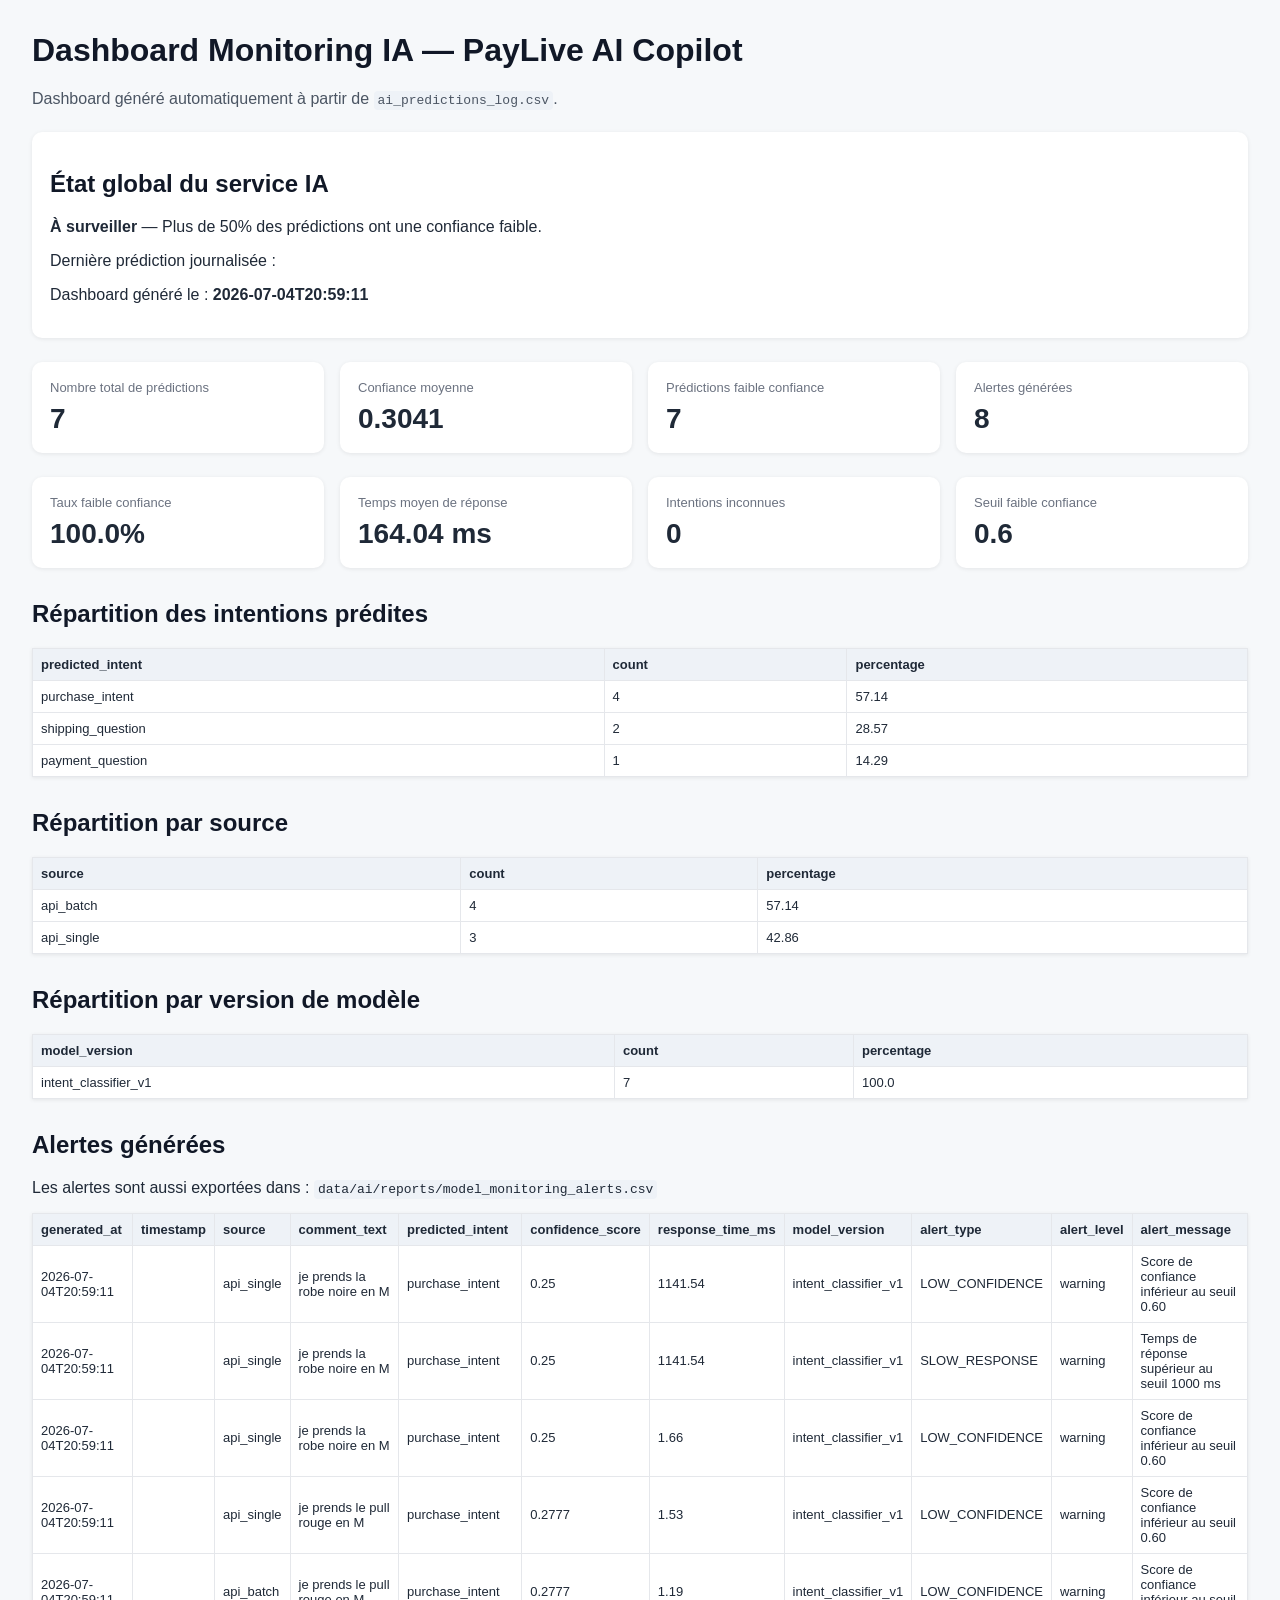
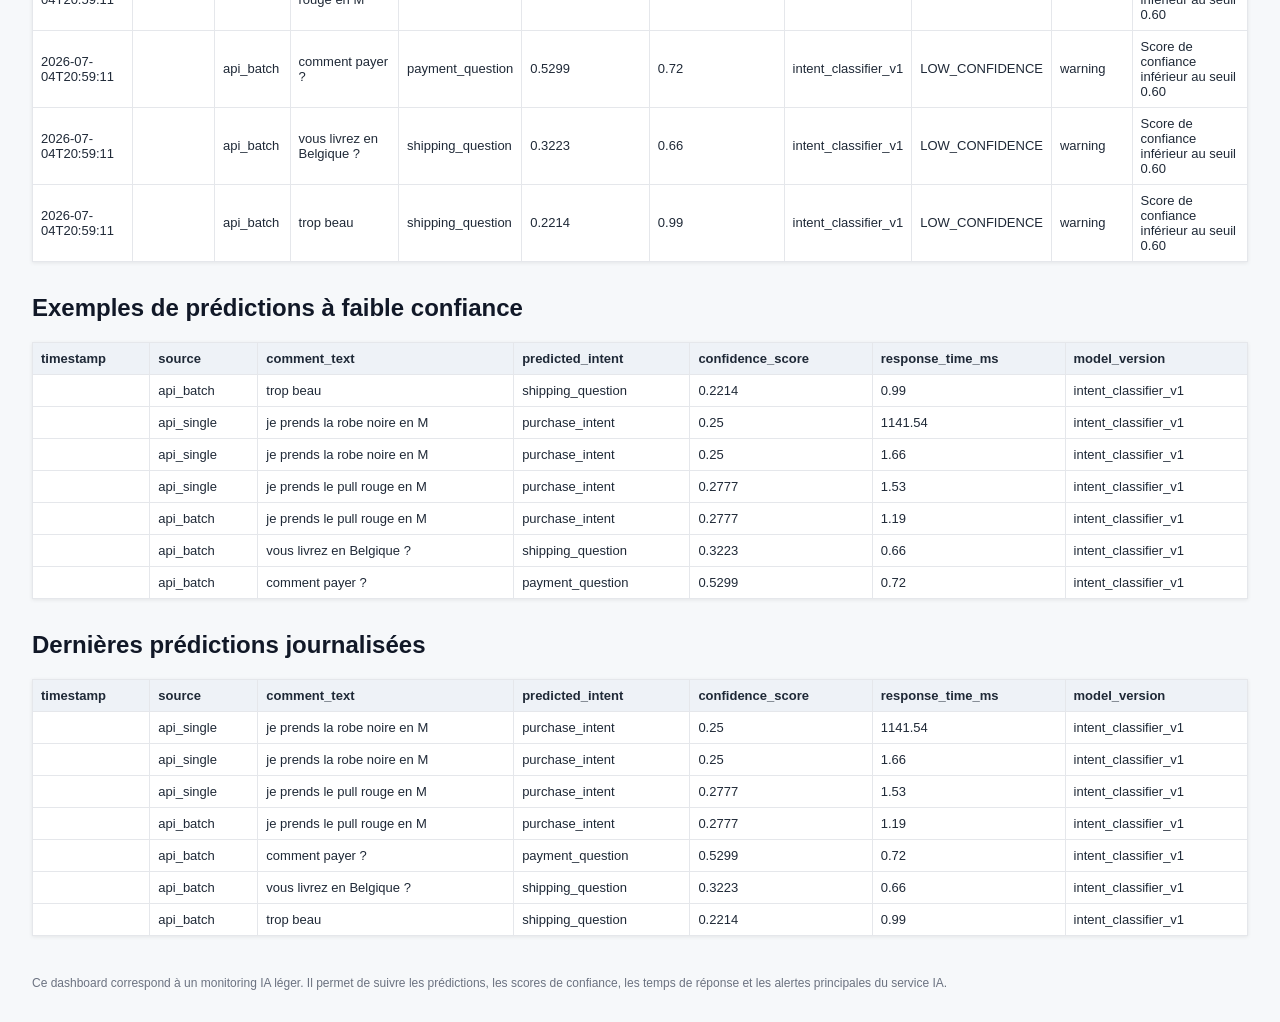
==== data/ai/reports/model_monitoring_dashboard.html @ 741e6a13 "Add AI monitoring dashboard and alerts & pipeline CI/CD MLops" ====
<!DOCTYPE html>
<html lang="fr">
<head>
    <meta charset="UTF-8">
    <title>Dashboard Monitoring IA — PayLive AI Copilot</title>
    <style>
        body {
            font-family: Arial, sans-serif;
            margin: 32px;
            background: #f6f8fa;
            color: #1f2937;
        }
        h1, h2 {
            color: #111827;
        }
        .subtitle {
            color: #4b5563;
            margin-bottom: 24px;
        }
        .grid {
            display: grid;
            grid-template-columns: repeat(4, 1fr);
            gap: 16px;
            margin-bottom: 24px;
        }
        .card {
            background: white;
            border-radius: 10px;
            padding: 18px;
            box-shadow: 0 1px 4px rgba(0,0,0,0.08);
        }
        .card-title {
            font-size: 13px;
            color: #6b7280;
            margin-bottom: 8px;
        }
        .card-value {
            font-size: 28px;
            font-weight: bold;
        }
        .status {
            background: white;
            border-radius: 10px;
            padding: 18px;
            margin-bottom: 24px;
            box-shadow: 0 1px 4px rgba(0,0,0,0.08);
        }
        table {
            width: 100%;
            border-collapse: collapse;
            background: white;
            margin-bottom: 24px;
            box-shadow: 0 1px 4px rgba(0,0,0,0.08);
        }
        th, td {
            border: 1px solid #e5e7eb;
            padding: 8px;
            text-align: left;
            font-size: 13px;
        }
        th {
            background: #eef2f7;
        }
        .section {
            margin-top: 32px;
        }
        .footer {
            margin-top: 40px;
            font-size: 12px;
            color: #6b7280;
        }
        code {
            background: #eef2f7;
            padding: 2px 4px;
            border-radius: 4px;
        }
    </style>
</head>
<body>
    <h1>Dashboard Monitoring IA — PayLive AI Copilot</h1>
    <p class="subtitle">
        Dashboard généré automatiquement à partir de <code>ai_predictions_log.csv</code>.
    </p>

    <div class="status">
        <h2>État global du service IA</h2>
        <p><strong>À surveiller</strong> — Plus de 50% des prédictions ont une confiance faible.</p>
        <p>Dernière prédiction journalisée : <strong></strong></p>
        <p>Dashboard généré le : <strong>2026-07-04T20:59:11</strong></p>
    </div>

    <div class="grid">
        <div class="card">
            <div class="card-title">Nombre total de prédictions</div>
            <div class="card-value">7</div>
        </div>
        <div class="card">
            <div class="card-title">Confiance moyenne</div>
            <div class="card-value">0.3041</div>
        </div>
        <div class="card">
            <div class="card-title">Prédictions faible confiance</div>
            <div class="card-value">7</div>
        </div>
        <div class="card">
            <div class="card-title">Alertes générées</div>
            <div class="card-value">8</div>
        </div>
    </div>

    <div class="grid">
        <div class="card">
            <div class="card-title">Taux faible confiance</div>
            <div class="card-value">100.0%</div>
        </div>
        <div class="card">
            <div class="card-title">Temps moyen de réponse</div>
            <div class="card-value">164.04 ms</div>
        </div>
        <div class="card">
            <div class="card-title">Intentions inconnues</div>
            <div class="card-value">0</div>
        </div>
        <div class="card">
            <div class="card-title">Seuil faible confiance</div>
            <div class="card-value">0.6</div>
        </div>
    </div>

    <div class="section">
        <h2>Répartition des intentions prédites</h2>
        <table><tr><th>predicted_intent</th><th>count</th><th>percentage</th></tr><tr><td>purchase_intent</td><td>4</td><td>57.14</td></tr><tr><td>shipping_question</td><td>2</td><td>28.57</td></tr><tr><td>payment_question</td><td>1</td><td>14.29</td></tr></table>
    </div>

    <div class="section">
        <h2>Répartition par source</h2>
        <table><tr><th>source</th><th>count</th><th>percentage</th></tr><tr><td>api_batch</td><td>4</td><td>57.14</td></tr><tr><td>api_single</td><td>3</td><td>42.86</td></tr></table>
    </div>

    <div class="section">
        <h2>Répartition par version de modèle</h2>
        <table><tr><th>model_version</th><th>count</th><th>percentage</th></tr><tr><td>intent_classifier_v1</td><td>7</td><td>100.0</td></tr></table>
    </div>

    <div class="section">
        <h2>Alertes générées</h2>
        <p>
            Les alertes sont aussi exportées dans :
            <code>data/ai/reports/model_monitoring_alerts.csv</code>
        </p>
        <table><tr><th>generated_at</th><th>timestamp</th><th>source</th><th>comment_text</th><th>predicted_intent</th><th>confidence_score</th><th>response_time_ms</th><th>model_version</th><th>alert_type</th><th>alert_level</th><th>alert_message</th></tr><tr><td>2026-07-04T20:59:11</td><td></td><td>api_single</td><td>je prends la robe noire en M</td><td>purchase_intent</td><td>0.25</td><td>1141.54</td><td>intent_classifier_v1</td><td>LOW_CONFIDENCE</td><td>warning</td><td>Score de confiance inférieur au seuil 0.60</td></tr><tr><td>2026-07-04T20:59:11</td><td></td><td>api_single</td><td>je prends la robe noire en M</td><td>purchase_intent</td><td>0.25</td><td>1141.54</td><td>intent_classifier_v1</td><td>SLOW_RESPONSE</td><td>warning</td><td>Temps de réponse supérieur au seuil 1000 ms</td></tr><tr><td>2026-07-04T20:59:11</td><td></td><td>api_single</td><td>je prends la robe noire en M</td><td>purchase_intent</td><td>0.25</td><td>1.66</td><td>intent_classifier_v1</td><td>LOW_CONFIDENCE</td><td>warning</td><td>Score de confiance inférieur au seuil 0.60</td></tr><tr><td>2026-07-04T20:59:11</td><td></td><td>api_single</td><td>je prends le pull rouge en M</td><td>purchase_intent</td><td>0.2777</td><td>1.53</td><td>intent_classifier_v1</td><td>LOW_CONFIDENCE</td><td>warning</td><td>Score de confiance inférieur au seuil 0.60</td></tr><tr><td>2026-07-04T20:59:11</td><td></td><td>api_batch</td><td>je prends le pull rouge en M</td><td>purchase_intent</td><td>0.2777</td><td>1.19</td><td>intent_classifier_v1</td><td>LOW_CONFIDENCE</td><td>warning</td><td>Score de confiance inférieur au seuil 0.60</td></tr><tr><td>2026-07-04T20:59:11</td><td></td><td>api_batch</td><td>comment payer ?</td><td>payment_question</td><td>0.5299</td><td>0.72</td><td>intent_classifier_v1</td><td>LOW_CONFIDENCE</td><td>warning</td><td>Score de confiance inférieur au seuil 0.60</td></tr><tr><td>2026-07-04T20:59:11</td><td></td><td>api_batch</td><td>vous livrez en Belgique ?</td><td>shipping_question</td><td>0.3223</td><td>0.66</td><td>intent_classifier_v1</td><td>LOW_CONFIDENCE</td><td>warning</td><td>Score de confiance inférieur au seuil 0.60</td></tr><tr><td>2026-07-04T20:59:11</td><td></td><td>api_batch</td><td>trop beau</td><td>shipping_question</td><td>0.2214</td><td>0.99</td><td>intent_classifier_v1</td><td>LOW_CONFIDENCE</td><td>warning</td><td>Score de confiance inférieur au seuil 0.60</td></tr></table>
    </div>

    <div class="section">
        <h2>Exemples de prédictions à faible confiance</h2>
        <table><tr><th>timestamp</th><th>source</th><th>comment_text</th><th>predicted_intent</th><th>confidence_score</th><th>response_time_ms</th><th>model_version</th></tr><tr><td></td><td>api_batch</td><td>trop beau</td><td>shipping_question</td><td>0.2214</td><td>0.99</td><td>intent_classifier_v1</td></tr><tr><td></td><td>api_single</td><td>je prends la robe noire en M</td><td>purchase_intent</td><td>0.25</td><td>1141.54</td><td>intent_classifier_v1</td></tr><tr><td></td><td>api_single</td><td>je prends la robe noire en M</td><td>purchase_intent</td><td>0.25</td><td>1.66</td><td>intent_classifier_v1</td></tr><tr><td></td><td>api_single</td><td>je prends le pull rouge en M</td><td>purchase_intent</td><td>0.2777</td><td>1.53</td><td>intent_classifier_v1</td></tr><tr><td></td><td>api_batch</td><td>je prends le pull rouge en M</td><td>purchase_intent</td><td>0.2777</td><td>1.19</td><td>intent_classifier_v1</td></tr><tr><td></td><td>api_batch</td><td>vous livrez en Belgique ?</td><td>shipping_question</td><td>0.3223</td><td>0.66</td><td>intent_classifier_v1</td></tr><tr><td></td><td>api_batch</td><td>comment payer ?</td><td>payment_question</td><td>0.5299</td><td>0.72</td><td>intent_classifier_v1</td></tr></table>
    </div>

    <div class="section">
        <h2>Dernières prédictions journalisées</h2>
        <table><tr><th>timestamp</th><th>source</th><th>comment_text</th><th>predicted_intent</th><th>confidence_score</th><th>response_time_ms</th><th>model_version</th></tr><tr><td></td><td>api_single</td><td>je prends la robe noire en M</td><td>purchase_intent</td><td>0.25</td><td>1141.54</td><td>intent_classifier_v1</td></tr><tr><td></td><td>api_single</td><td>je prends la robe noire en M</td><td>purchase_intent</td><td>0.25</td><td>1.66</td><td>intent_classifier_v1</td></tr><tr><td></td><td>api_single</td><td>je prends le pull rouge en M</td><td>purchase_intent</td><td>0.2777</td><td>1.53</td><td>intent_classifier_v1</td></tr><tr><td></td><td>api_batch</td><td>je prends le pull rouge en M</td><td>purchase_intent</td><td>0.2777</td><td>1.19</td><td>intent_classifier_v1</td></tr><tr><td></td><td>api_batch</td><td>comment payer ?</td><td>payment_question</td><td>0.5299</td><td>0.72</td><td>intent_classifier_v1</td></tr><tr><td></td><td>api_batch</td><td>vous livrez en Belgique ?</td><td>shipping_question</td><td>0.3223</td><td>0.66</td><td>intent_classifier_v1</td></tr><tr><td></td><td>api_batch</td><td>trop beau</td><td>shipping_question</td><td>0.2214</td><td>0.99</td><td>intent_classifier_v1</td></tr></table>
    </div>

    <div class="footer">
        <p>
            Ce dashboard correspond à un monitoring IA léger.
            Il permet de suivre les prédictions, les scores de confiance,
            les temps de réponse et les alertes principales du service IA.
        </p>
    </div>
</body>
</html>
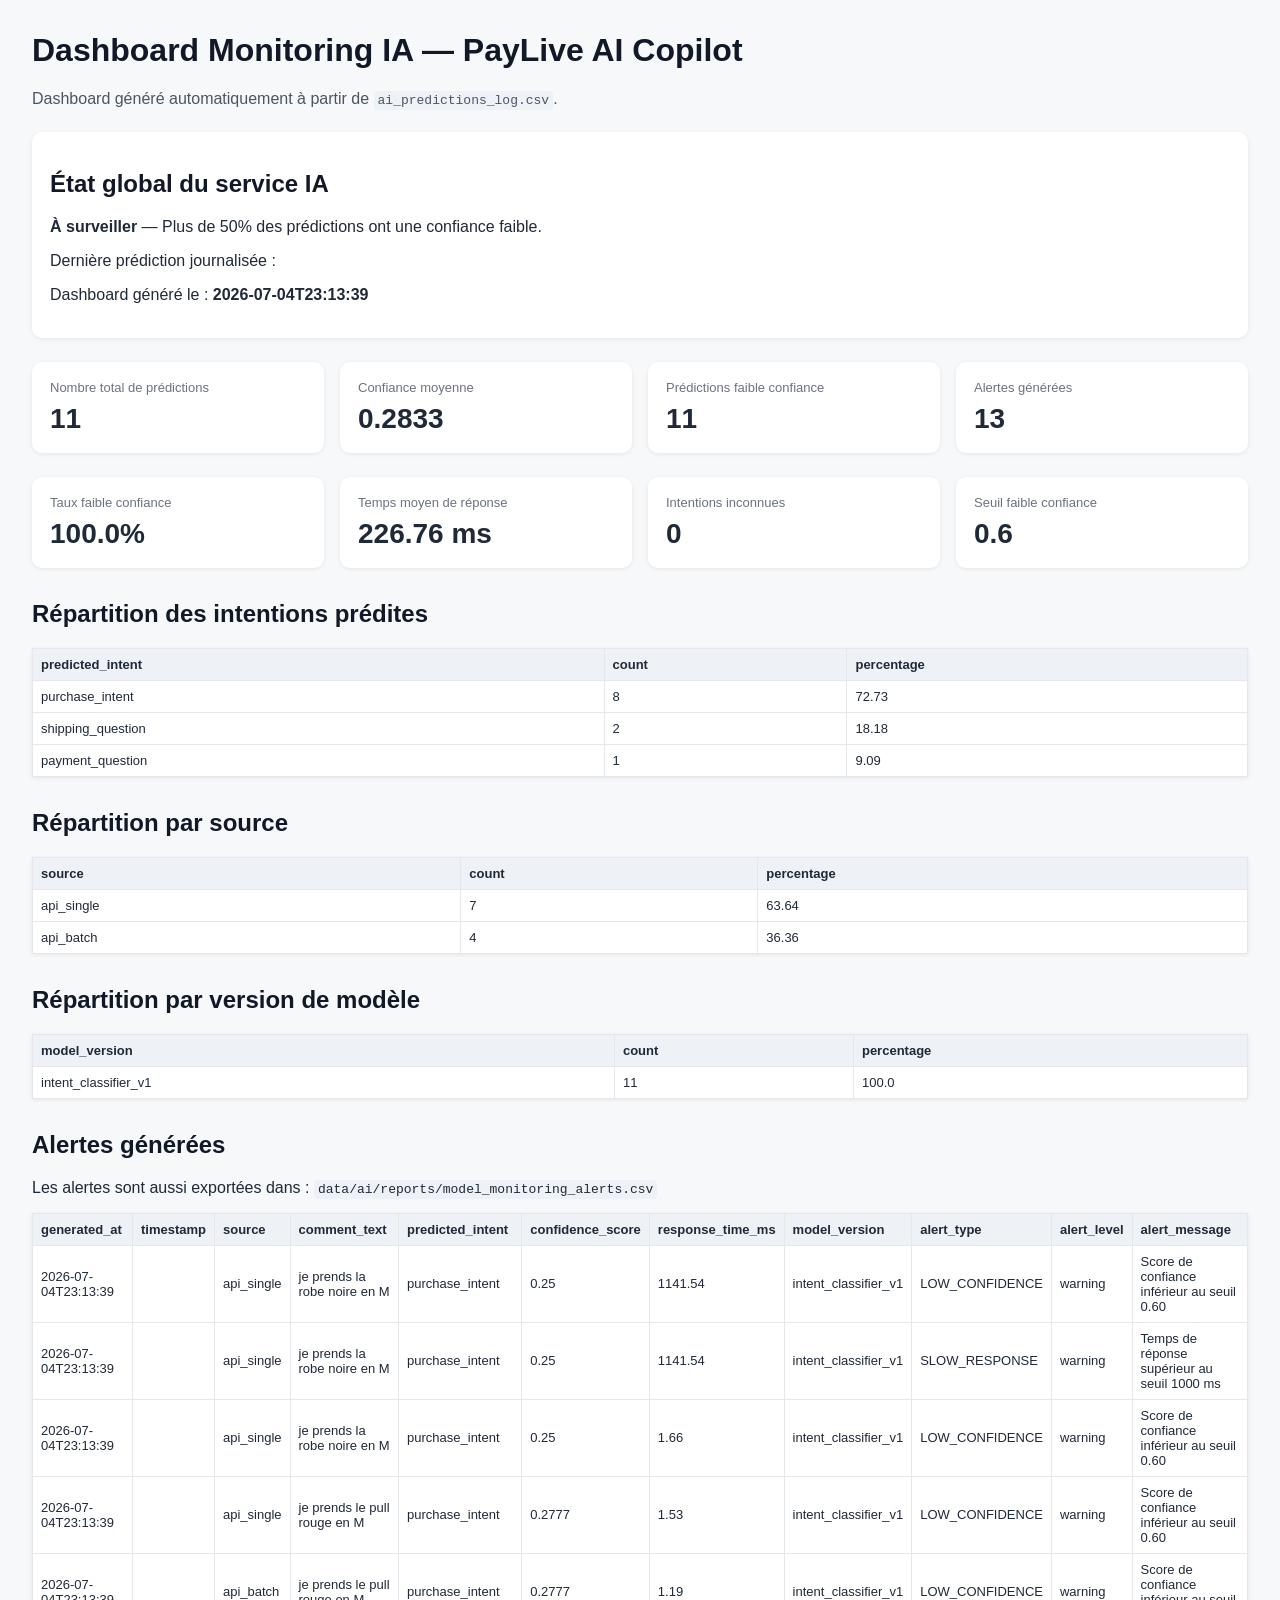
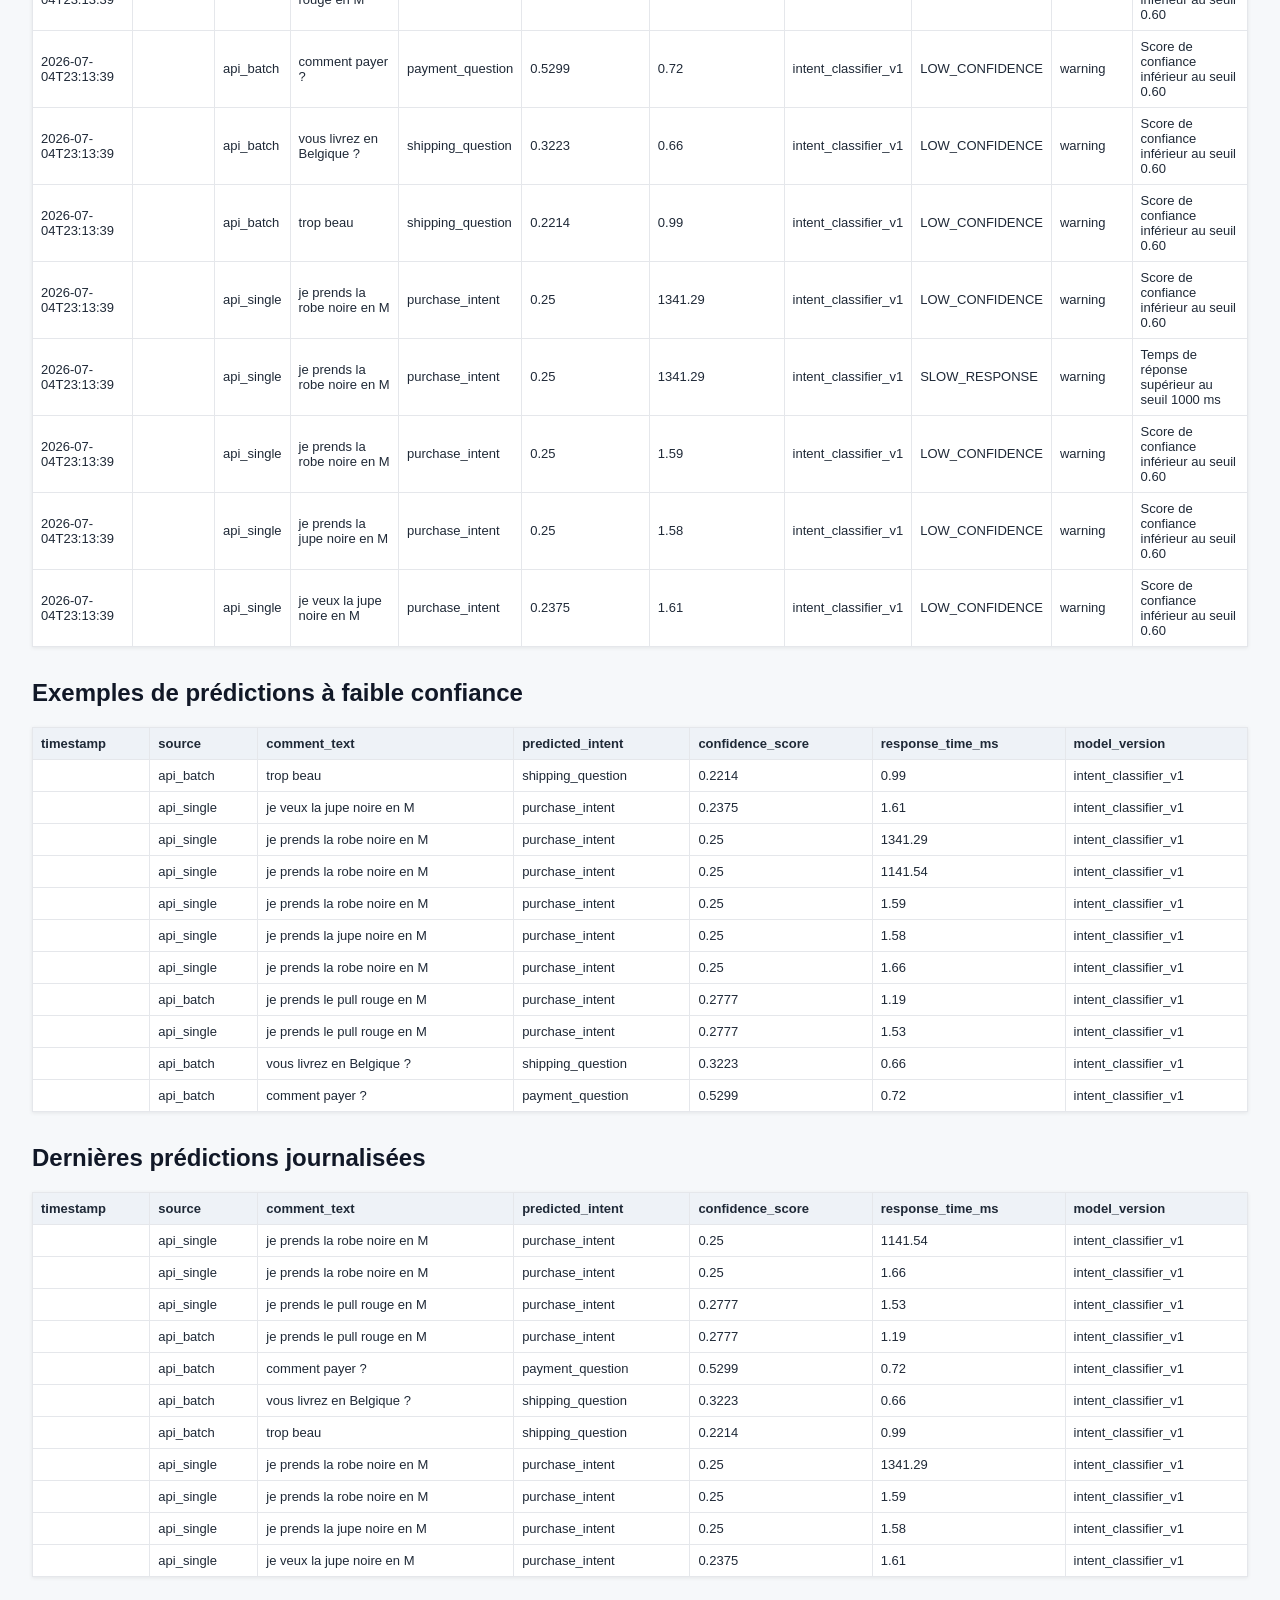
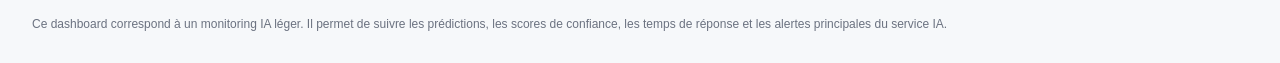
==== commit b2ee49b0: "frontend layout and API key validation" ====
--- a/data/ai/reports/model_monitoring_dashboard.html
+++ b/data/ai/reports/model_monitoring_dashboard.html
@@ -87,25 +87,25 @@
         <h2>État global du service IA</h2>
         <p><strong>À surveiller</strong> — Plus de 50% des prédictions ont une confiance faible.</p>
         <p>Dernière prédiction journalisée : <strong></strong></p>
-        <p>Dashboard généré le : <strong>2026-07-04T20:59:11</strong></p>
+        <p>Dashboard généré le : <strong>2026-07-04T23:13:39</strong></p>
     </div>
 
     <div class="grid">
         <div class="card">
             <div class="card-title">Nombre total de prédictions</div>
-            <div class="card-value">7</div>
+            <div class="card-value">11</div>
         </div>
         <div class="card">
             <div class="card-title">Confiance moyenne</div>
-            <div class="card-value">0.3041</div>
+            <div class="card-value">0.2833</div>
         </div>
         <div class="card">
             <div class="card-title">Prédictions faible confiance</div>
-            <div class="card-value">7</div>
+            <div class="card-value">11</div>
         </div>
         <div class="card">
             <div class="card-title">Alertes générées</div>
-            <div class="card-value">8</div>
+            <div class="card-value">13</div>
         </div>
     </div>
 
@@ -116,7 +116,7 @@
         </div>
         <div class="card">
             <div class="card-title">Temps moyen de réponse</div>
-            <div class="card-value">164.04 ms</div>
+            <div class="card-value">226.76 ms</div>
         </div>
         <div class="card">
             <div class="card-title">Intentions inconnues</div>
@@ -130,17 +130,17 @@
 
     <div class="section">
         <h2>Répartition des intentions prédites</h2>
-        <table><tr><th>predicted_intent</th><th>count</th><th>percentage</th></tr><tr><td>purchase_intent</td><td>4</td><td>57.14</td></tr><tr><td>shipping_question</td><td>2</td><td>28.57</td></tr><tr><td>payment_question</td><td>1</td><td>14.29</td></tr></table>
+        <table><tr><th>predicted_intent</th><th>count</th><th>percentage</th></tr><tr><td>purchase_intent</td><td>8</td><td>72.73</td></tr><tr><td>shipping_question</td><td>2</td><td>18.18</td></tr><tr><td>payment_question</td><td>1</td><td>9.09</td></tr></table>
     </div>
 
     <div class="section">
         <h2>Répartition par source</h2>
-        <table><tr><th>source</th><th>count</th><th>percentage</th></tr><tr><td>api_batch</td><td>4</td><td>57.14</td></tr><tr><td>api_single</td><td>3</td><td>42.86</td></tr></table>
+        <table><tr><th>source</th><th>count</th><th>percentage</th></tr><tr><td>api_single</td><td>7</td><td>63.64</td></tr><tr><td>api_batch</td><td>4</td><td>36.36</td></tr></table>
     </div>
 
     <div class="section">
         <h2>Répartition par version de modèle</h2>
-        <table><tr><th>model_version</th><th>count</th><th>percentage</th></tr><tr><td>intent_classifier_v1</td><td>7</td><td>100.0</td></tr></table>
+        <table><tr><th>model_version</th><th>count</th><th>percentage</th></tr><tr><td>intent_classifier_v1</td><td>11</td><td>100.0</td></tr></table>
     </div>
 
     <div class="section">
@@ -149,17 +149,17 @@
             Les alertes sont aussi exportées dans :
             <code>data/ai/reports/model_monitoring_alerts.csv</code>
         </p>
-        <table><tr><th>generated_at</th><th>timestamp</th><th>source</th><th>comment_text</th><th>predicted_intent</th><th>confidence_score</th><th>response_time_ms</th><th>model_version</th><th>alert_type</th><th>alert_level</th><th>alert_message</th></tr><tr><td>2026-07-04T20:59:11</td><td></td><td>api_single</td><td>je prends la robe noire en M</td><td>purchase_intent</td><td>0.25</td><td>1141.54</td><td>intent_classifier_v1</td><td>LOW_CONFIDENCE</td><td>warning</td><td>Score de confiance inférieur au seuil 0.60</td></tr><tr><td>2026-07-04T20:59:11</td><td></td><td>api_single</td><td>je prends la robe noire en M</td><td>purchase_intent</td><td>0.25</td><td>1141.54</td><td>intent_classifier_v1</td><td>SLOW_RESPONSE</td><td>warning</td><td>Temps de réponse supérieur au seuil 1000 ms</td></tr><tr><td>2026-07-04T20:59:11</td><td></td><td>api_single</td><td>je prends la robe noire en M</td><td>purchase_intent</td><td>0.25</td><td>1.66</td><td>intent_classifier_v1</td><td>LOW_CONFIDENCE</td><td>warning</td><td>Score de confiance inférieur au seuil 0.60</td></tr><tr><td>2026-07-04T20:59:11</td><td></td><td>api_single</td><td>je prends le pull rouge en M</td><td>purchase_intent</td><td>0.2777</td><td>1.53</td><td>intent_classifier_v1</td><td>LOW_CONFIDENCE</td><td>warning</td><td>Score de confiance inférieur au seuil 0.60</td></tr><tr><td>2026-07-04T20:59:11</td><td></td><td>api_batch</td><td>je prends le pull rouge en M</td><td>purchase_intent</td><td>0.2777</td><td>1.19</td><td>intent_classifier_v1</td><td>LOW_CONFIDENCE</td><td>warning</td><td>Score de confiance inférieur au seuil 0.60</td></tr><tr><td>2026-07-04T20:59:11</td><td></td><td>api_batch</td><td>comment payer ?</td><td>payment_question</td><td>0.5299</td><td>0.72</td><td>intent_classifier_v1</td><td>LOW_CONFIDENCE</td><td>warning</td><td>Score de confiance inférieur au seuil 0.60</td></tr><tr><td>2026-07-04T20:59:11</td><td></td><td>api_batch</td><td>vous livrez en Belgique ?</td><td>shipping_question</td><td>0.3223</td><td>0.66</td><td>intent_classifier_v1</td><td>LOW_CONFIDENCE</td><td>warning</td><td>Score de confiance inférieur au seuil 0.60</td></tr><tr><td>2026-07-04T20:59:11</td><td></td><td>api_batch</td><td>trop beau</td><td>shipping_question</td><td>0.2214</td><td>0.99</td><td>intent_classifier_v1</td><td>LOW_CONFIDENCE</td><td>warning</td><td>Score de confiance inférieur au seuil 0.60</td></tr></table>
+        <table><tr><th>generated_at</th><th>timestamp</th><th>source</th><th>comment_text</th><th>predicted_intent</th><th>confidence_score</th><th>response_time_ms</th><th>model_version</th><th>alert_type</th><th>alert_level</th><th>alert_message</th></tr><tr><td>2026-07-04T23:13:39</td><td></td><td>api_single</td><td>je prends la robe noire en M</td><td>purchase_intent</td><td>0.25</td><td>1141.54</td><td>intent_classifier_v1</td><td>LOW_CONFIDENCE</td><td>warning</td><td>Score de confiance inférieur au seuil 0.60</td></tr><tr><td>2026-07-04T23:13:39</td><td></td><td>api_single</td><td>je prends la robe noire en M</td><td>purchase_intent</td><td>0.25</td><td>1141.54</td><td>intent_classifier_v1</td><td>SLOW_RESPONSE</td><td>warning</td><td>Temps de réponse supérieur au seuil 1000 ms</td></tr><tr><td>2026-07-04T23:13:39</td><td></td><td>api_single</td><td>je prends la robe noire en M</td><td>purchase_intent</td><td>0.25</td><td>1.66</td><td>intent_classifier_v1</td><td>LOW_CONFIDENCE</td><td>warning</td><td>Score de confiance inférieur au seuil 0.60</td></tr><tr><td>2026-07-04T23:13:39</td><td></td><td>api_single</td><td>je prends le pull rouge en M</td><td>purchase_intent</td><td>0.2777</td><td>1.53</td><td>intent_classifier_v1</td><td>LOW_CONFIDENCE</td><td>warning</td><td>Score de confiance inférieur au seuil 0.60</td></tr><tr><td>2026-07-04T23:13:39</td><td></td><td>api_batch</td><td>je prends le pull rouge en M</td><td>purchase_intent</td><td>0.2777</td><td>1.19</td><td>intent_classifier_v1</td><td>LOW_CONFIDENCE</td><td>warning</td><td>Score de confiance inférieur au seuil 0.60</td></tr><tr><td>2026-07-04T23:13:39</td><td></td><td>api_batch</td><td>comment payer ?</td><td>payment_question</td><td>0.5299</td><td>0.72</td><td>intent_classifier_v1</td><td>LOW_CONFIDENCE</td><td>warning</td><td>Score de confiance inférieur au seuil 0.60</td></tr><tr><td>2026-07-04T23:13:39</td><td></td><td>api_batch</td><td>vous livrez en Belgique ?</td><td>shipping_question</td><td>0.3223</td><td>0.66</td><td>intent_classifier_v1</td><td>LOW_CONFIDENCE</td><td>warning</td><td>Score de confiance inférieur au seuil 0.60</td></tr><tr><td>2026-07-04T23:13:39</td><td></td><td>api_batch</td><td>trop beau</td><td>shipping_question</td><td>0.2214</td><td>0.99</td><td>intent_classifier_v1</td><td>LOW_CONFIDENCE</td><td>warning</td><td>Score de confiance inférieur au seuil 0.60</td></tr><tr><td>2026-07-04T23:13:39</td><td></td><td>api_single</td><td>je prends la robe noire en M</td><td>purchase_intent</td><td>0.25</td><td>1341.29</td><td>intent_classifier_v1</td><td>LOW_CONFIDENCE</td><td>warning</td><td>Score de confiance inférieur au seuil 0.60</td></tr><tr><td>2026-07-04T23:13:39</td><td></td><td>api_single</td><td>je prends la robe noire en M</td><td>purchase_intent</td><td>0.25</td><td>1341.29</td><td>intent_classifier_v1</td><td>SLOW_RESPONSE</td><td>warning</td><td>Temps de réponse supérieur au seuil 1000 ms</td></tr><tr><td>2026-07-04T23:13:39</td><td></td><td>api_single</td><td>je prends la robe noire en M</td><td>purchase_intent</td><td>0.25</td><td>1.59</td><td>intent_classifier_v1</td><td>LOW_CONFIDENCE</td><td>warning</td><td>Score de confiance inférieur au seuil 0.60</td></tr><tr><td>2026-07-04T23:13:39</td><td></td><td>api_single</td><td>je prends la jupe noire en M</td><td>purchase_intent</td><td>0.25</td><td>1.58</td><td>intent_classifier_v1</td><td>LOW_CONFIDENCE</td><td>warning</td><td>Score de confiance inférieur au seuil 0.60</td></tr><tr><td>2026-07-04T23:13:39</td><td></td><td>api_single</td><td>je veux la jupe noire en M</td><td>purchase_intent</td><td>0.2375</td><td>1.61</td><td>intent_classifier_v1</td><td>LOW_CONFIDENCE</td><td>warning</td><td>Score de confiance inférieur au seuil 0.60</td></tr></table>
     </div>
 
     <div class="section">
         <h2>Exemples de prédictions à faible confiance</h2>
-        <table><tr><th>timestamp</th><th>source</th><th>comment_text</th><th>predicted_intent</th><th>confidence_score</th><th>response_time_ms</th><th>model_version</th></tr><tr><td></td><td>api_batch</td><td>trop beau</td><td>shipping_question</td><td>0.2214</td><td>0.99</td><td>intent_classifier_v1</td></tr><tr><td></td><td>api_single</td><td>je prends la robe noire en M</td><td>purchase_intent</td><td>0.25</td><td>1141.54</td><td>intent_classifier_v1</td></tr><tr><td></td><td>api_single</td><td>je prends la robe noire en M</td><td>purchase_intent</td><td>0.25</td><td>1.66</td><td>intent_classifier_v1</td></tr><tr><td></td><td>api_single</td><td>je prends le pull rouge en M</td><td>purchase_intent</td><td>0.2777</td><td>1.53</td><td>intent_classifier_v1</td></tr><tr><td></td><td>api_batch</td><td>je prends le pull rouge en M</td><td>purchase_intent</td><td>0.2777</td><td>1.19</td><td>intent_classifier_v1</td></tr><tr><td></td><td>api_batch</td><td>vous livrez en Belgique ?</td><td>shipping_question</td><td>0.3223</td><td>0.66</td><td>intent_classifier_v1</td></tr><tr><td></td><td>api_batch</td><td>comment payer ?</td><td>payment_question</td><td>0.5299</td><td>0.72</td><td>intent_classifier_v1</td></tr></table>
+        <table><tr><th>timestamp</th><th>source</th><th>comment_text</th><th>predicted_intent</th><th>confidence_score</th><th>response_time_ms</th><th>model_version</th></tr><tr><td></td><td>api_batch</td><td>trop beau</td><td>shipping_question</td><td>0.2214</td><td>0.99</td><td>intent_classifier_v1</td></tr><tr><td></td><td>api_single</td><td>je veux la jupe noire en M</td><td>purchase_intent</td><td>0.2375</td><td>1.61</td><td>intent_classifier_v1</td></tr><tr><td></td><td>api_single</td><td>je prends la robe noire en M</td><td>purchase_intent</td><td>0.25</td><td>1341.29</td><td>intent_classifier_v1</td></tr><tr><td></td><td>api_single</td><td>je prends la robe noire en M</td><td>purchase_intent</td><td>0.25</td><td>1141.54</td><td>intent_classifier_v1</td></tr><tr><td></td><td>api_single</td><td>je prends la robe noire en M</td><td>purchase_intent</td><td>0.25</td><td>1.59</td><td>intent_classifier_v1</td></tr><tr><td></td><td>api_single</td><td>je prends la jupe noire en M</td><td>purchase_intent</td><td>0.25</td><td>1.58</td><td>intent_classifier_v1</td></tr><tr><td></td><td>api_single</td><td>je prends la robe noire en M</td><td>purchase_intent</td><td>0.25</td><td>1.66</td><td>intent_classifier_v1</td></tr><tr><td></td><td>api_batch</td><td>je prends le pull rouge en M</td><td>purchase_intent</td><td>0.2777</td><td>1.19</td><td>intent_classifier_v1</td></tr><tr><td></td><td>api_single</td><td>je prends le pull rouge en M</td><td>purchase_intent</td><td>0.2777</td><td>1.53</td><td>intent_classifier_v1</td></tr><tr><td></td><td>api_batch</td><td>vous livrez en Belgique ?</td><td>shipping_question</td><td>0.3223</td><td>0.66</td><td>intent_classifier_v1</td></tr><tr><td></td><td>api_batch</td><td>comment payer ?</td><td>payment_question</td><td>0.5299</td><td>0.72</td><td>intent_classifier_v1</td></tr></table>
     </div>
 
     <div class="section">
         <h2>Dernières prédictions journalisées</h2>
-        <table><tr><th>timestamp</th><th>source</th><th>comment_text</th><th>predicted_intent</th><th>confidence_score</th><th>response_time_ms</th><th>model_version</th></tr><tr><td></td><td>api_single</td><td>je prends la robe noire en M</td><td>purchase_intent</td><td>0.25</td><td>1141.54</td><td>intent_classifier_v1</td></tr><tr><td></td><td>api_single</td><td>je prends la robe noire en M</td><td>purchase_intent</td><td>0.25</td><td>1.66</td><td>intent_classifier_v1</td></tr><tr><td></td><td>api_single</td><td>je prends le pull rouge en M</td><td>purchase_intent</td><td>0.2777</td><td>1.53</td><td>intent_classifier_v1</td></tr><tr><td></td><td>api_batch</td><td>je prends le pull rouge en M</td><td>purchase_intent</td><td>0.2777</td><td>1.19</td><td>intent_classifier_v1</td></tr><tr><td></td><td>api_batch</td><td>comment payer ?</td><td>payment_question</td><td>0.5299</td><td>0.72</td><td>intent_classifier_v1</td></tr><tr><td></td><td>api_batch</td><td>vous livrez en Belgique ?</td><td>shipping_question</td><td>0.3223</td><td>0.66</td><td>intent_classifier_v1</td></tr><tr><td></td><td>api_batch</td><td>trop beau</td><td>shipping_question</td><td>0.2214</td><td>0.99</td><td>intent_classifier_v1</td></tr></table>
+        <table><tr><th>timestamp</th><th>source</th><th>comment_text</th><th>predicted_intent</th><th>confidence_score</th><th>response_time_ms</th><th>model_version</th></tr><tr><td></td><td>api_single</td><td>je prends la robe noire en M</td><td>purchase_intent</td><td>0.25</td><td>1141.54</td><td>intent_classifier_v1</td></tr><tr><td></td><td>api_single</td><td>je prends la robe noire en M</td><td>purchase_intent</td><td>0.25</td><td>1.66</td><td>intent_classifier_v1</td></tr><tr><td></td><td>api_single</td><td>je prends le pull rouge en M</td><td>purchase_intent</td><td>0.2777</td><td>1.53</td><td>intent_classifier_v1</td></tr><tr><td></td><td>api_batch</td><td>je prends le pull rouge en M</td><td>purchase_intent</td><td>0.2777</td><td>1.19</td><td>intent_classifier_v1</td></tr><tr><td></td><td>api_batch</td><td>comment payer ?</td><td>payment_question</td><td>0.5299</td><td>0.72</td><td>intent_classifier_v1</td></tr><tr><td></td><td>api_batch</td><td>vous livrez en Belgique ?</td><td>shipping_question</td><td>0.3223</td><td>0.66</td><td>intent_classifier_v1</td></tr><tr><td></td><td>api_batch</td><td>trop beau</td><td>shipping_question</td><td>0.2214</td><td>0.99</td><td>intent_classifier_v1</td></tr><tr><td></td><td>api_single</td><td>je prends la robe noire en M</td><td>purchase_intent</td><td>0.25</td><td>1341.29</td><td>intent_classifier_v1</td></tr><tr><td></td><td>api_single</td><td>je prends la robe noire en M</td><td>purchase_intent</td><td>0.25</td><td>1.59</td><td>intent_classifier_v1</td></tr><tr><td></td><td>api_single</td><td>je prends la jupe noire en M</td><td>purchase_intent</td><td>0.25</td><td>1.58</td><td>intent_classifier_v1</td></tr><tr><td></td><td>api_single</td><td>je veux la jupe noire en M</td><td>purchase_intent</td><td>0.2375</td><td>1.61</td><td>intent_classifier_v1</td></tr></table>
     </div>
 
     <div class="footer">
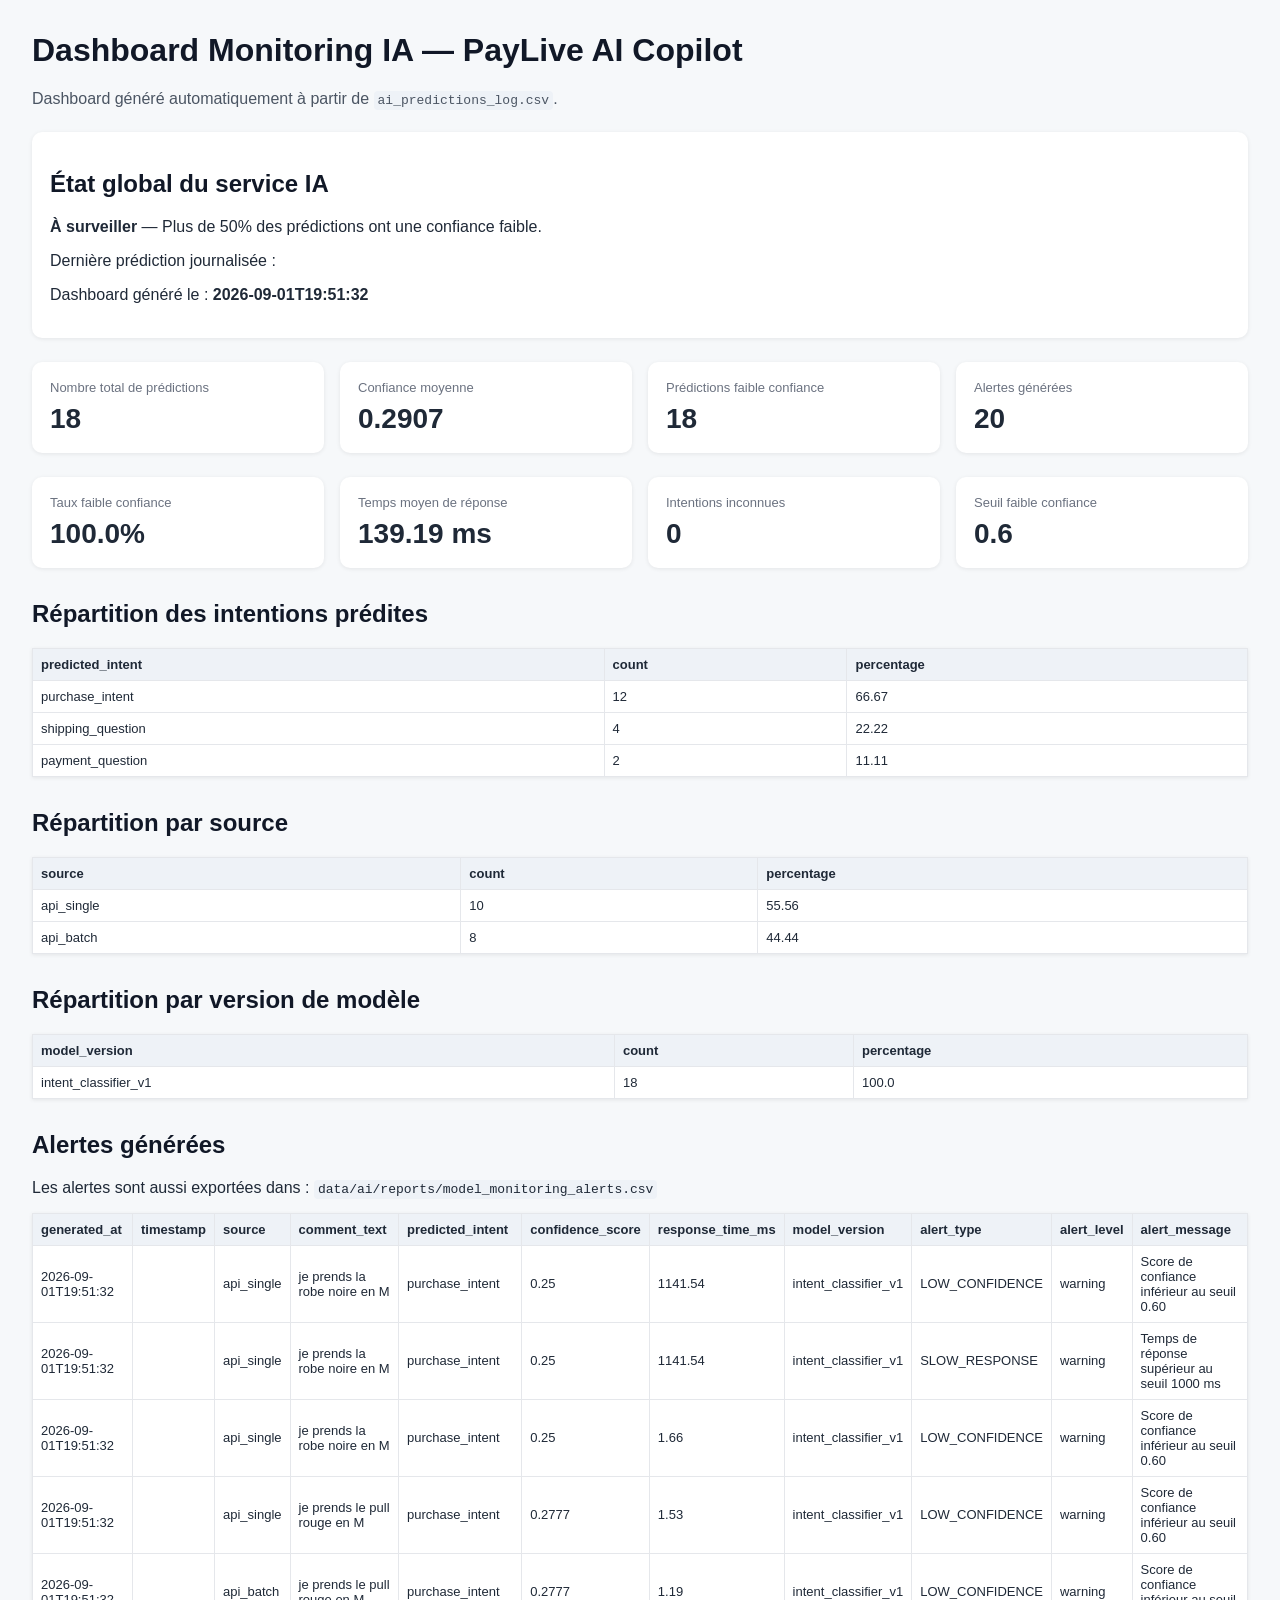
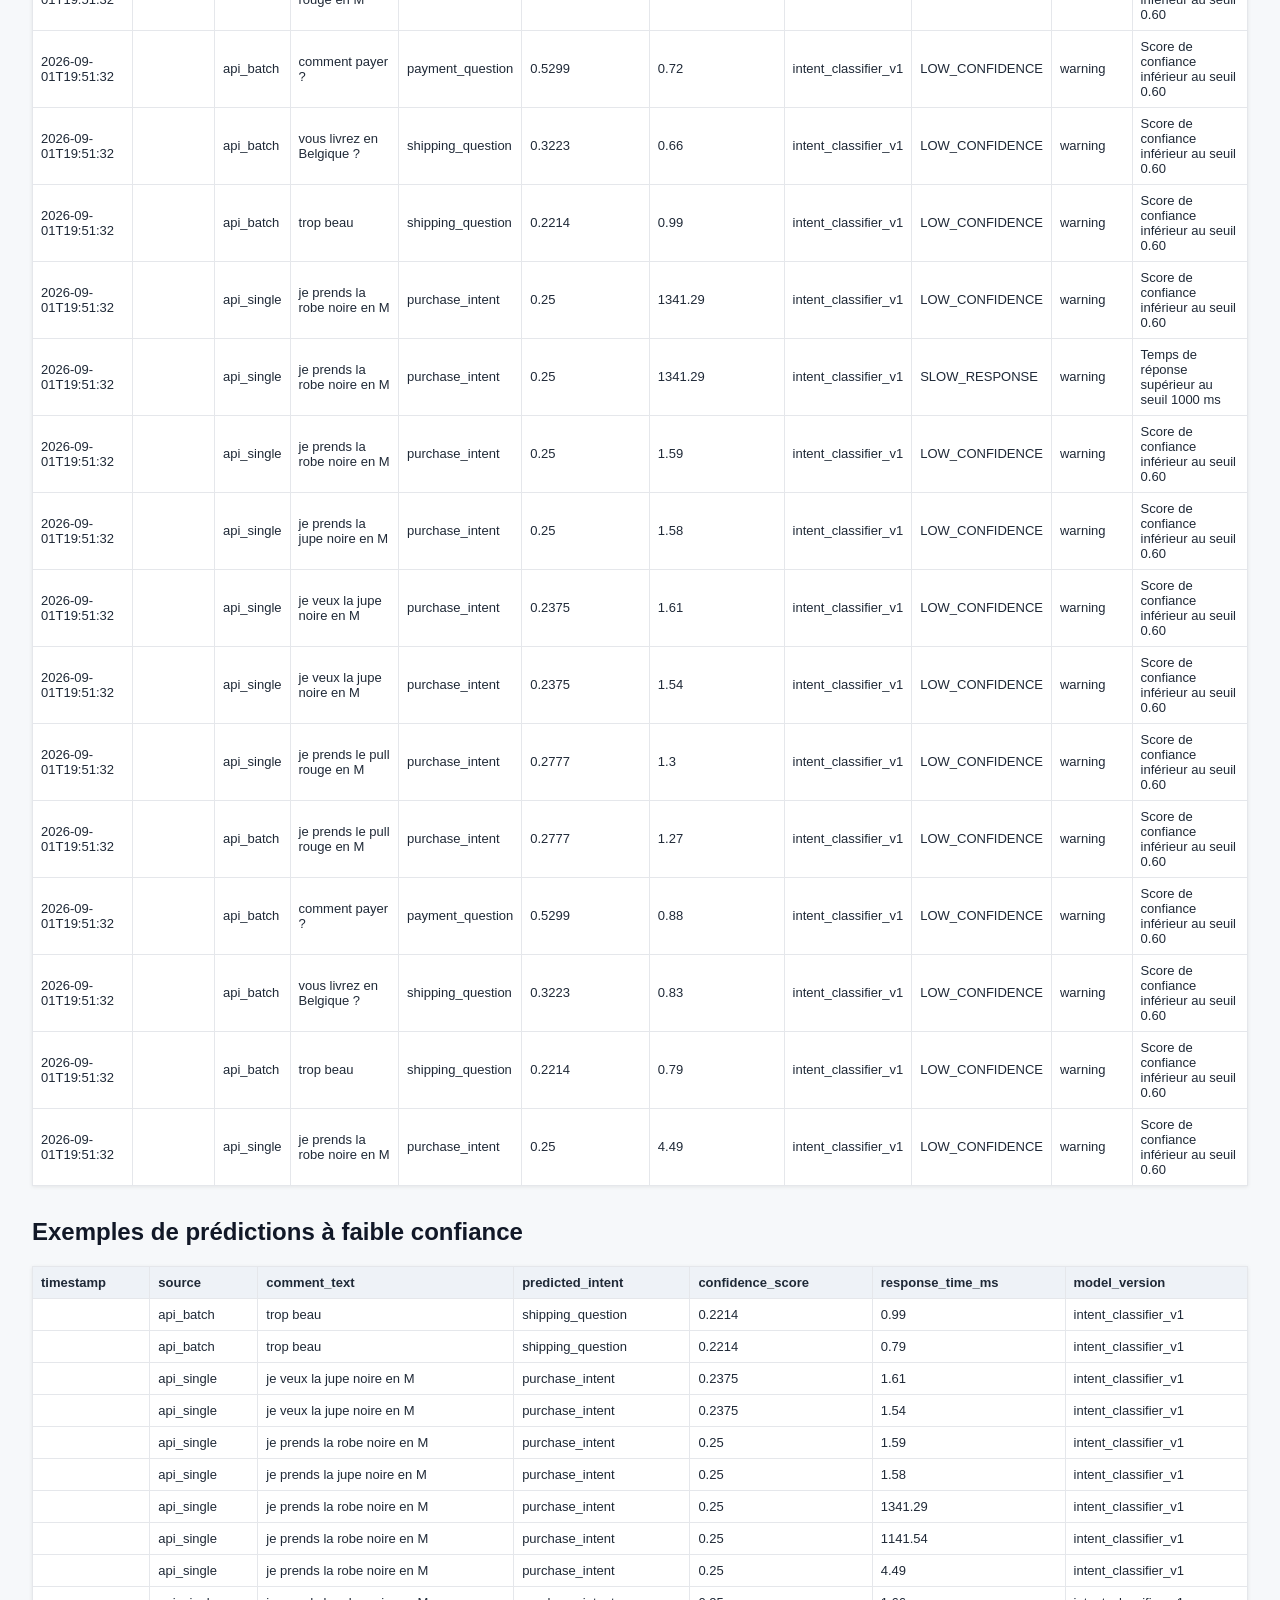
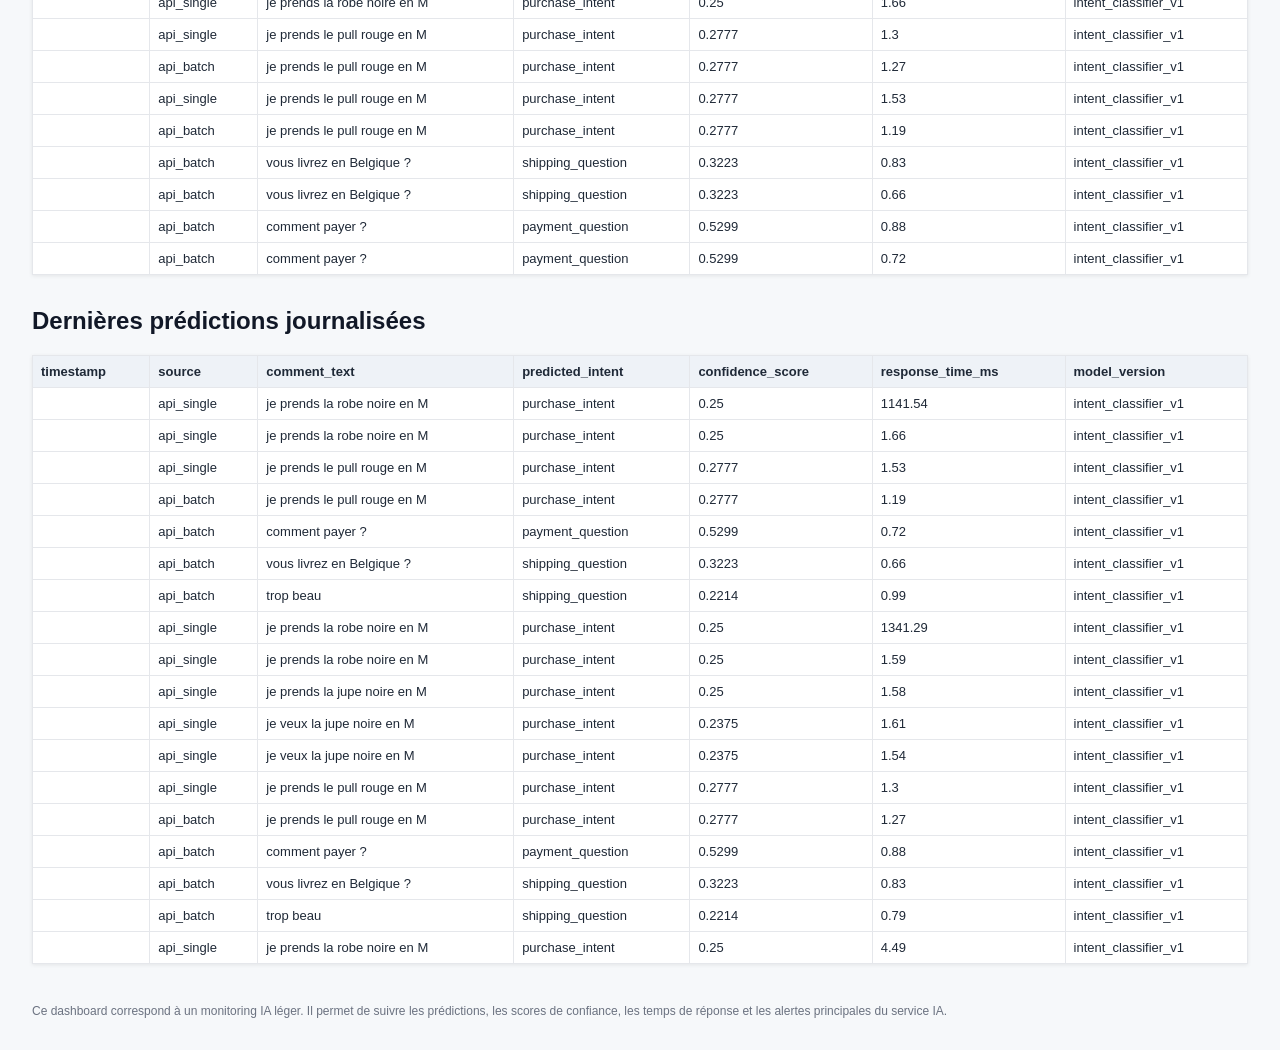
==== commit 25414043: "C10" ====
--- a/data/ai/reports/model_monitoring_dashboard.html
+++ b/data/ai/reports/model_monitoring_dashboard.html
@@ -87,25 +87,25 @@
         <h2>État global du service IA</h2>
         <p><strong>À surveiller</strong> — Plus de 50% des prédictions ont une confiance faible.</p>
         <p>Dernière prédiction journalisée : <strong></strong></p>
-        <p>Dashboard généré le : <strong>2026-07-04T23:13:39</strong></p>
+        <p>Dashboard généré le : <strong>2026-09-01T19:51:32</strong></p>
     </div>
 
     <div class="grid">
         <div class="card">
             <div class="card-title">Nombre total de prédictions</div>
-            <div class="card-value">11</div>
+            <div class="card-value">18</div>
         </div>
         <div class="card">
             <div class="card-title">Confiance moyenne</div>
-            <div class="card-value">0.2833</div>
+            <div class="card-value">0.2907</div>
         </div>
         <div class="card">
             <div class="card-title">Prédictions faible confiance</div>
-            <div class="card-value">11</div>
+            <div class="card-value">18</div>
         </div>
         <div class="card">
             <div class="card-title">Alertes générées</div>
-            <div class="card-value">13</div>
+            <div class="card-value">20</div>
         </div>
     </div>
 
@@ -116,7 +116,7 @@
         </div>
         <div class="card">
             <div class="card-title">Temps moyen de réponse</div>
-            <div class="card-value">226.76 ms</div>
+            <div class="card-value">139.19 ms</div>
         </div>
         <div class="card">
             <div class="card-title">Intentions inconnues</div>
@@ -130,17 +130,17 @@
 
     <div class="section">
         <h2>Répartition des intentions prédites</h2>
-        <table><tr><th>predicted_intent</th><th>count</th><th>percentage</th></tr><tr><td>purchase_intent</td><td>8</td><td>72.73</td></tr><tr><td>shipping_question</td><td>2</td><td>18.18</td></tr><tr><td>payment_question</td><td>1</td><td>9.09</td></tr></table>
+        <table><tr><th>predicted_intent</th><th>count</th><th>percentage</th></tr><tr><td>purchase_intent</td><td>12</td><td>66.67</td></tr><tr><td>shipping_question</td><td>4</td><td>22.22</td></tr><tr><td>payment_question</td><td>2</td><td>11.11</td></tr></table>
     </div>
 
     <div class="section">
         <h2>Répartition par source</h2>
-        <table><tr><th>source</th><th>count</th><th>percentage</th></tr><tr><td>api_single</td><td>7</td><td>63.64</td></tr><tr><td>api_batch</td><td>4</td><td>36.36</td></tr></table>
+        <table><tr><th>source</th><th>count</th><th>percentage</th></tr><tr><td>api_single</td><td>10</td><td>55.56</td></tr><tr><td>api_batch</td><td>8</td><td>44.44</td></tr></table>
     </div>
 
     <div class="section">
         <h2>Répartition par version de modèle</h2>
-        <table><tr><th>model_version</th><th>count</th><th>percentage</th></tr><tr><td>intent_classifier_v1</td><td>11</td><td>100.0</td></tr></table>
+        <table><tr><th>model_version</th><th>count</th><th>percentage</th></tr><tr><td>intent_classifier_v1</td><td>18</td><td>100.0</td></tr></table>
     </div>
 
     <div class="section">
@@ -149,17 +149,17 @@
             Les alertes sont aussi exportées dans :
             <code>data/ai/reports/model_monitoring_alerts.csv</code>
         </p>
-        <table><tr><th>generated_at</th><th>timestamp</th><th>source</th><th>comment_text</th><th>predicted_intent</th><th>confidence_score</th><th>response_time_ms</th><th>model_version</th><th>alert_type</th><th>alert_level</th><th>alert_message</th></tr><tr><td>2026-07-04T23:13:39</td><td></td><td>api_single</td><td>je prends la robe noire en M</td><td>purchase_intent</td><td>0.25</td><td>1141.54</td><td>intent_classifier_v1</td><td>LOW_CONFIDENCE</td><td>warning</td><td>Score de confiance inférieur au seuil 0.60</td></tr><tr><td>2026-07-04T23:13:39</td><td></td><td>api_single</td><td>je prends la robe noire en M</td><td>purchase_intent</td><td>0.25</td><td>1141.54</td><td>intent_classifier_v1</td><td>SLOW_RESPONSE</td><td>warning</td><td>Temps de réponse supérieur au seuil 1000 ms</td></tr><tr><td>2026-07-04T23:13:39</td><td></td><td>api_single</td><td>je prends la robe noire en M</td><td>purchase_intent</td><td>0.25</td><td>1.66</td><td>intent_classifier_v1</td><td>LOW_CONFIDENCE</td><td>warning</td><td>Score de confiance inférieur au seuil 0.60</td></tr><tr><td>2026-07-04T23:13:39</td><td></td><td>api_single</td><td>je prends le pull rouge en M</td><td>purchase_intent</td><td>0.2777</td><td>1.53</td><td>intent_classifier_v1</td><td>LOW_CONFIDENCE</td><td>warning</td><td>Score de confiance inférieur au seuil 0.60</td></tr><tr><td>2026-07-04T23:13:39</td><td></td><td>api_batch</td><td>je prends le pull rouge en M</td><td>purchase_intent</td><td>0.2777</td><td>1.19</td><td>intent_classifier_v1</td><td>LOW_CONFIDENCE</td><td>warning</td><td>Score de confiance inférieur au seuil 0.60</td></tr><tr><td>2026-07-04T23:13:39</td><td></td><td>api_batch</td><td>comment payer ?</td><td>payment_question</td><td>0.5299</td><td>0.72</td><td>intent_classifier_v1</td><td>LOW_CONFIDENCE</td><td>warning</td><td>Score de confiance inférieur au seuil 0.60</td></tr><tr><td>2026-07-04T23:13:39</td><td></td><td>api_batch</td><td>vous livrez en Belgique ?</td><td>shipping_question</td><td>0.3223</td><td>0.66</td><td>intent_classifier_v1</td><td>LOW_CONFIDENCE</td><td>warning</td><td>Score de confiance inférieur au seuil 0.60</td></tr><tr><td>2026-07-04T23:13:39</td><td></td><td>api_batch</td><td>trop beau</td><td>shipping_question</td><td>0.2214</td><td>0.99</td><td>intent_classifier_v1</td><td>LOW_CONFIDENCE</td><td>warning</td><td>Score de confiance inférieur au seuil 0.60</td></tr><tr><td>2026-07-04T23:13:39</td><td></td><td>api_single</td><td>je prends la robe noire en M</td><td>purchase_intent</td><td>0.25</td><td>1341.29</td><td>intent_classifier_v1</td><td>LOW_CONFIDENCE</td><td>warning</td><td>Score de confiance inférieur au seuil 0.60</td></tr><tr><td>2026-07-04T23:13:39</td><td></td><td>api_single</td><td>je prends la robe noire en M</td><td>purchase_intent</td><td>0.25</td><td>1341.29</td><td>intent_classifier_v1</td><td>SLOW_RESPONSE</td><td>warning</td><td>Temps de réponse supérieur au seuil 1000 ms</td></tr><tr><td>2026-07-04T23:13:39</td><td></td><td>api_single</td><td>je prends la robe noire en M</td><td>purchase_intent</td><td>0.25</td><td>1.59</td><td>intent_classifier_v1</td><td>LOW_CONFIDENCE</td><td>warning</td><td>Score de confiance inférieur au seuil 0.60</td></tr><tr><td>2026-07-04T23:13:39</td><td></td><td>api_single</td><td>je prends la jupe noire en M</td><td>purchase_intent</td><td>0.25</td><td>1.58</td><td>intent_classifier_v1</td><td>LOW_CONFIDENCE</td><td>warning</td><td>Score de confiance inférieur au seuil 0.60</td></tr><tr><td>2026-07-04T23:13:39</td><td></td><td>api_single</td><td>je veux la jupe noire en M</td><td>purchase_intent</td><td>0.2375</td><td>1.61</td><td>intent_classifier_v1</td><td>LOW_CONFIDENCE</td><td>warning</td><td>Score de confiance inférieur au seuil 0.60</td></tr></table>
+        <table><tr><th>generated_at</th><th>timestamp</th><th>source</th><th>comment_text</th><th>predicted_intent</th><th>confidence_score</th><th>response_time_ms</th><th>model_version</th><th>alert_type</th><th>alert_level</th><th>alert_message</th></tr><tr><td>2026-09-01T19:51:32</td><td></td><td>api_single</td><td>je prends la robe noire en M</td><td>purchase_intent</td><td>0.25</td><td>1141.54</td><td>intent_classifier_v1</td><td>LOW_CONFIDENCE</td><td>warning</td><td>Score de confiance inférieur au seuil 0.60</td></tr><tr><td>2026-09-01T19:51:32</td><td></td><td>api_single</td><td>je prends la robe noire en M</td><td>purchase_intent</td><td>0.25</td><td>1141.54</td><td>intent_classifier_v1</td><td>SLOW_RESPONSE</td><td>warning</td><td>Temps de réponse supérieur au seuil 1000 ms</td></tr><tr><td>2026-09-01T19:51:32</td><td></td><td>api_single</td><td>je prends la robe noire en M</td><td>purchase_intent</td><td>0.25</td><td>1.66</td><td>intent_classifier_v1</td><td>LOW_CONFIDENCE</td><td>warning</td><td>Score de confiance inférieur au seuil 0.60</td></tr><tr><td>2026-09-01T19:51:32</td><td></td><td>api_single</td><td>je prends le pull rouge en M</td><td>purchase_intent</td><td>0.2777</td><td>1.53</td><td>intent_classifier_v1</td><td>LOW_CONFIDENCE</td><td>warning</td><td>Score de confiance inférieur au seuil 0.60</td></tr><tr><td>2026-09-01T19:51:32</td><td></td><td>api_batch</td><td>je prends le pull rouge en M</td><td>purchase_intent</td><td>0.2777</td><td>1.19</td><td>intent_classifier_v1</td><td>LOW_CONFIDENCE</td><td>warning</td><td>Score de confiance inférieur au seuil 0.60</td></tr><tr><td>2026-09-01T19:51:32</td><td></td><td>api_batch</td><td>comment payer ?</td><td>payment_question</td><td>0.5299</td><td>0.72</td><td>intent_classifier_v1</td><td>LOW_CONFIDENCE</td><td>warning</td><td>Score de confiance inférieur au seuil 0.60</td></tr><tr><td>2026-09-01T19:51:32</td><td></td><td>api_batch</td><td>vous livrez en Belgique ?</td><td>shipping_question</td><td>0.3223</td><td>0.66</td><td>intent_classifier_v1</td><td>LOW_CONFIDENCE</td><td>warning</td><td>Score de confiance inférieur au seuil 0.60</td></tr><tr><td>2026-09-01T19:51:32</td><td></td><td>api_batch</td><td>trop beau</td><td>shipping_question</td><td>0.2214</td><td>0.99</td><td>intent_classifier_v1</td><td>LOW_CONFIDENCE</td><td>warning</td><td>Score de confiance inférieur au seuil 0.60</td></tr><tr><td>2026-09-01T19:51:32</td><td></td><td>api_single</td><td>je prends la robe noire en M</td><td>purchase_intent</td><td>0.25</td><td>1341.29</td><td>intent_classifier_v1</td><td>LOW_CONFIDENCE</td><td>warning</td><td>Score de confiance inférieur au seuil 0.60</td></tr><tr><td>2026-09-01T19:51:32</td><td></td><td>api_single</td><td>je prends la robe noire en M</td><td>purchase_intent</td><td>0.25</td><td>1341.29</td><td>intent_classifier_v1</td><td>SLOW_RESPONSE</td><td>warning</td><td>Temps de réponse supérieur au seuil 1000 ms</td></tr><tr><td>2026-09-01T19:51:32</td><td></td><td>api_single</td><td>je prends la robe noire en M</td><td>purchase_intent</td><td>0.25</td><td>1.59</td><td>intent_classifier_v1</td><td>LOW_CONFIDENCE</td><td>warning</td><td>Score de confiance inférieur au seuil 0.60</td></tr><tr><td>2026-09-01T19:51:32</td><td></td><td>api_single</td><td>je prends la jupe noire en M</td><td>purchase_intent</td><td>0.25</td><td>1.58</td><td>intent_classifier_v1</td><td>LOW_CONFIDENCE</td><td>warning</td><td>Score de confiance inférieur au seuil 0.60</td></tr><tr><td>2026-09-01T19:51:32</td><td></td><td>api_single</td><td>je veux la jupe noire en M</td><td>purchase_intent</td><td>0.2375</td><td>1.61</td><td>intent_classifier_v1</td><td>LOW_CONFIDENCE</td><td>warning</td><td>Score de confiance inférieur au seuil 0.60</td></tr><tr><td>2026-09-01T19:51:32</td><td></td><td>api_single</td><td>je veux la jupe noire en M</td><td>purchase_intent</td><td>0.2375</td><td>1.54</td><td>intent_classifier_v1</td><td>LOW_CONFIDENCE</td><td>warning</td><td>Score de confiance inférieur au seuil 0.60</td></tr><tr><td>2026-09-01T19:51:32</td><td></td><td>api_single</td><td>je prends le pull rouge en M</td><td>purchase_intent</td><td>0.2777</td><td>1.3</td><td>intent_classifier_v1</td><td>LOW_CONFIDENCE</td><td>warning</td><td>Score de confiance inférieur au seuil 0.60</td></tr><tr><td>2026-09-01T19:51:32</td><td></td><td>api_batch</td><td>je prends le pull rouge en M</td><td>purchase_intent</td><td>0.2777</td><td>1.27</td><td>intent_classifier_v1</td><td>LOW_CONFIDENCE</td><td>warning</td><td>Score de confiance inférieur au seuil 0.60</td></tr><tr><td>2026-09-01T19:51:32</td><td></td><td>api_batch</td><td>comment payer ?</td><td>payment_question</td><td>0.5299</td><td>0.88</td><td>intent_classifier_v1</td><td>LOW_CONFIDENCE</td><td>warning</td><td>Score de confiance inférieur au seuil 0.60</td></tr><tr><td>2026-09-01T19:51:32</td><td></td><td>api_batch</td><td>vous livrez en Belgique ?</td><td>shipping_question</td><td>0.3223</td><td>0.83</td><td>intent_classifier_v1</td><td>LOW_CONFIDENCE</td><td>warning</td><td>Score de confiance inférieur au seuil 0.60</td></tr><tr><td>2026-09-01T19:51:32</td><td></td><td>api_batch</td><td>trop beau</td><td>shipping_question</td><td>0.2214</td><td>0.79</td><td>intent_classifier_v1</td><td>LOW_CONFIDENCE</td><td>warning</td><td>Score de confiance inférieur au seuil 0.60</td></tr><tr><td>2026-09-01T19:51:32</td><td></td><td>api_single</td><td>je prends la robe noire en M</td><td>purchase_intent</td><td>0.25</td><td>4.49</td><td>intent_classifier_v1</td><td>LOW_CONFIDENCE</td><td>warning</td><td>Score de confiance inférieur au seuil 0.60</td></tr></table>
     </div>
 
     <div class="section">
         <h2>Exemples de prédictions à faible confiance</h2>
-        <table><tr><th>timestamp</th><th>source</th><th>comment_text</th><th>predicted_intent</th><th>confidence_score</th><th>response_time_ms</th><th>model_version</th></tr><tr><td></td><td>api_batch</td><td>trop beau</td><td>shipping_question</td><td>0.2214</td><td>0.99</td><td>intent_classifier_v1</td></tr><tr><td></td><td>api_single</td><td>je veux la jupe noire en M</td><td>purchase_intent</td><td>0.2375</td><td>1.61</td><td>intent_classifier_v1</td></tr><tr><td></td><td>api_single</td><td>je prends la robe noire en M</td><td>purchase_intent</td><td>0.25</td><td>1341.29</td><td>intent_classifier_v1</td></tr><tr><td></td><td>api_single</td><td>je prends la robe noire en M</td><td>purchase_intent</td><td>0.25</td><td>1141.54</td><td>intent_classifier_v1</td></tr><tr><td></td><td>api_single</td><td>je prends la robe noire en M</td><td>purchase_intent</td><td>0.25</td><td>1.59</td><td>intent_classifier_v1</td></tr><tr><td></td><td>api_single</td><td>je prends la jupe noire en M</td><td>purchase_intent</td><td>0.25</td><td>1.58</td><td>intent_classifier_v1</td></tr><tr><td></td><td>api_single</td><td>je prends la robe noire en M</td><td>purchase_intent</td><td>0.25</td><td>1.66</td><td>intent_classifier_v1</td></tr><tr><td></td><td>api_batch</td><td>je prends le pull rouge en M</td><td>purchase_intent</td><td>0.2777</td><td>1.19</td><td>intent_classifier_v1</td></tr><tr><td></td><td>api_single</td><td>je prends le pull rouge en M</td><td>purchase_intent</td><td>0.2777</td><td>1.53</td><td>intent_classifier_v1</td></tr><tr><td></td><td>api_batch</td><td>vous livrez en Belgique ?</td><td>shipping_question</td><td>0.3223</td><td>0.66</td><td>intent_classifier_v1</td></tr><tr><td></td><td>api_batch</td><td>comment payer ?</td><td>payment_question</td><td>0.5299</td><td>0.72</td><td>intent_classifier_v1</td></tr></table>
+        <table><tr><th>timestamp</th><th>source</th><th>comment_text</th><th>predicted_intent</th><th>confidence_score</th><th>response_time_ms</th><th>model_version</th></tr><tr><td></td><td>api_batch</td><td>trop beau</td><td>shipping_question</td><td>0.2214</td><td>0.99</td><td>intent_classifier_v1</td></tr><tr><td></td><td>api_batch</td><td>trop beau</td><td>shipping_question</td><td>0.2214</td><td>0.79</td><td>intent_classifier_v1</td></tr><tr><td></td><td>api_single</td><td>je veux la jupe noire en M</td><td>purchase_intent</td><td>0.2375</td><td>1.61</td><td>intent_classifier_v1</td></tr><tr><td></td><td>api_single</td><td>je veux la jupe noire en M</td><td>purchase_intent</td><td>0.2375</td><td>1.54</td><td>intent_classifier_v1</td></tr><tr><td></td><td>api_single</td><td>je prends la robe noire en M</td><td>purchase_intent</td><td>0.25</td><td>1.59</td><td>intent_classifier_v1</td></tr><tr><td></td><td>api_single</td><td>je prends la jupe noire en M</td><td>purchase_intent</td><td>0.25</td><td>1.58</td><td>intent_classifier_v1</td></tr><tr><td></td><td>api_single</td><td>je prends la robe noire en M</td><td>purchase_intent</td><td>0.25</td><td>1341.29</td><td>intent_classifier_v1</td></tr><tr><td></td><td>api_single</td><td>je prends la robe noire en M</td><td>purchase_intent</td><td>0.25</td><td>1141.54</td><td>intent_classifier_v1</td></tr><tr><td></td><td>api_single</td><td>je prends la robe noire en M</td><td>purchase_intent</td><td>0.25</td><td>4.49</td><td>intent_classifier_v1</td></tr><tr><td></td><td>api_single</td><td>je prends la robe noire en M</td><td>purchase_intent</td><td>0.25</td><td>1.66</td><td>intent_classifier_v1</td></tr><tr><td></td><td>api_single</td><td>je prends le pull rouge en M</td><td>purchase_intent</td><td>0.2777</td><td>1.3</td><td>intent_classifier_v1</td></tr><tr><td></td><td>api_batch</td><td>je prends le pull rouge en M</td><td>purchase_intent</td><td>0.2777</td><td>1.27</td><td>intent_classifier_v1</td></tr><tr><td></td><td>api_single</td><td>je prends le pull rouge en M</td><td>purchase_intent</td><td>0.2777</td><td>1.53</td><td>intent_classifier_v1</td></tr><tr><td></td><td>api_batch</td><td>je prends le pull rouge en M</td><td>purchase_intent</td><td>0.2777</td><td>1.19</td><td>intent_classifier_v1</td></tr><tr><td></td><td>api_batch</td><td>vous livrez en Belgique ?</td><td>shipping_question</td><td>0.3223</td><td>0.83</td><td>intent_classifier_v1</td></tr><tr><td></td><td>api_batch</td><td>vous livrez en Belgique ?</td><td>shipping_question</td><td>0.3223</td><td>0.66</td><td>intent_classifier_v1</td></tr><tr><td></td><td>api_batch</td><td>comment payer ?</td><td>payment_question</td><td>0.5299</td><td>0.88</td><td>intent_classifier_v1</td></tr><tr><td></td><td>api_batch</td><td>comment payer ?</td><td>payment_question</td><td>0.5299</td><td>0.72</td><td>intent_classifier_v1</td></tr></table>
     </div>
 
     <div class="section">
         <h2>Dernières prédictions journalisées</h2>
-        <table><tr><th>timestamp</th><th>source</th><th>comment_text</th><th>predicted_intent</th><th>confidence_score</th><th>response_time_ms</th><th>model_version</th></tr><tr><td></td><td>api_single</td><td>je prends la robe noire en M</td><td>purchase_intent</td><td>0.25</td><td>1141.54</td><td>intent_classifier_v1</td></tr><tr><td></td><td>api_single</td><td>je prends la robe noire en M</td><td>purchase_intent</td><td>0.25</td><td>1.66</td><td>intent_classifier_v1</td></tr><tr><td></td><td>api_single</td><td>je prends le pull rouge en M</td><td>purchase_intent</td><td>0.2777</td><td>1.53</td><td>intent_classifier_v1</td></tr><tr><td></td><td>api_batch</td><td>je prends le pull rouge en M</td><td>purchase_intent</td><td>0.2777</td><td>1.19</td><td>intent_classifier_v1</td></tr><tr><td></td><td>api_batch</td><td>comment payer ?</td><td>payment_question</td><td>0.5299</td><td>0.72</td><td>intent_classifier_v1</td></tr><tr><td></td><td>api_batch</td><td>vous livrez en Belgique ?</td><td>shipping_question</td><td>0.3223</td><td>0.66</td><td>intent_classifier_v1</td></tr><tr><td></td><td>api_batch</td><td>trop beau</td><td>shipping_question</td><td>0.2214</td><td>0.99</td><td>intent_classifier_v1</td></tr><tr><td></td><td>api_single</td><td>je prends la robe noire en M</td><td>purchase_intent</td><td>0.25</td><td>1341.29</td><td>intent_classifier_v1</td></tr><tr><td></td><td>api_single</td><td>je prends la robe noire en M</td><td>purchase_intent</td><td>0.25</td><td>1.59</td><td>intent_classifier_v1</td></tr><tr><td></td><td>api_single</td><td>je prends la jupe noire en M</td><td>purchase_intent</td><td>0.25</td><td>1.58</td><td>intent_classifier_v1</td></tr><tr><td></td><td>api_single</td><td>je veux la jupe noire en M</td><td>purchase_intent</td><td>0.2375</td><td>1.61</td><td>intent_classifier_v1</td></tr></table>
+        <table><tr><th>timestamp</th><th>source</th><th>comment_text</th><th>predicted_intent</th><th>confidence_score</th><th>response_time_ms</th><th>model_version</th></tr><tr><td></td><td>api_single</td><td>je prends la robe noire en M</td><td>purchase_intent</td><td>0.25</td><td>1141.54</td><td>intent_classifier_v1</td></tr><tr><td></td><td>api_single</td><td>je prends la robe noire en M</td><td>purchase_intent</td><td>0.25</td><td>1.66</td><td>intent_classifier_v1</td></tr><tr><td></td><td>api_single</td><td>je prends le pull rouge en M</td><td>purchase_intent</td><td>0.2777</td><td>1.53</td><td>intent_classifier_v1</td></tr><tr><td></td><td>api_batch</td><td>je prends le pull rouge en M</td><td>purchase_intent</td><td>0.2777</td><td>1.19</td><td>intent_classifier_v1</td></tr><tr><td></td><td>api_batch</td><td>comment payer ?</td><td>payment_question</td><td>0.5299</td><td>0.72</td><td>intent_classifier_v1</td></tr><tr><td></td><td>api_batch</td><td>vous livrez en Belgique ?</td><td>shipping_question</td><td>0.3223</td><td>0.66</td><td>intent_classifier_v1</td></tr><tr><td></td><td>api_batch</td><td>trop beau</td><td>shipping_question</td><td>0.2214</td><td>0.99</td><td>intent_classifier_v1</td></tr><tr><td></td><td>api_single</td><td>je prends la robe noire en M</td><td>purchase_intent</td><td>0.25</td><td>1341.29</td><td>intent_classifier_v1</td></tr><tr><td></td><td>api_single</td><td>je prends la robe noire en M</td><td>purchase_intent</td><td>0.25</td><td>1.59</td><td>intent_classifier_v1</td></tr><tr><td></td><td>api_single</td><td>je prends la jupe noire en M</td><td>purchase_intent</td><td>0.25</td><td>1.58</td><td>intent_classifier_v1</td></tr><tr><td></td><td>api_single</td><td>je veux la jupe noire en M</td><td>purchase_intent</td><td>0.2375</td><td>1.61</td><td>intent_classifier_v1</td></tr><tr><td></td><td>api_single</td><td>je veux la jupe noire en M</td><td>purchase_intent</td><td>0.2375</td><td>1.54</td><td>intent_classifier_v1</td></tr><tr><td></td><td>api_single</td><td>je prends le pull rouge en M</td><td>purchase_intent</td><td>0.2777</td><td>1.3</td><td>intent_classifier_v1</td></tr><tr><td></td><td>api_batch</td><td>je prends le pull rouge en M</td><td>purchase_intent</td><td>0.2777</td><td>1.27</td><td>intent_classifier_v1</td></tr><tr><td></td><td>api_batch</td><td>comment payer ?</td><td>payment_question</td><td>0.5299</td><td>0.88</td><td>intent_classifier_v1</td></tr><tr><td></td><td>api_batch</td><td>vous livrez en Belgique ?</td><td>shipping_question</td><td>0.3223</td><td>0.83</td><td>intent_classifier_v1</td></tr><tr><td></td><td>api_batch</td><td>trop beau</td><td>shipping_question</td><td>0.2214</td><td>0.79</td><td>intent_classifier_v1</td></tr><tr><td></td><td>api_single</td><td>je prends la robe noire en M</td><td>purchase_intent</td><td>0.25</td><td>4.49</td><td>intent_classifier_v1</td></tr></table>
     </div>
 
     <div class="footer">
